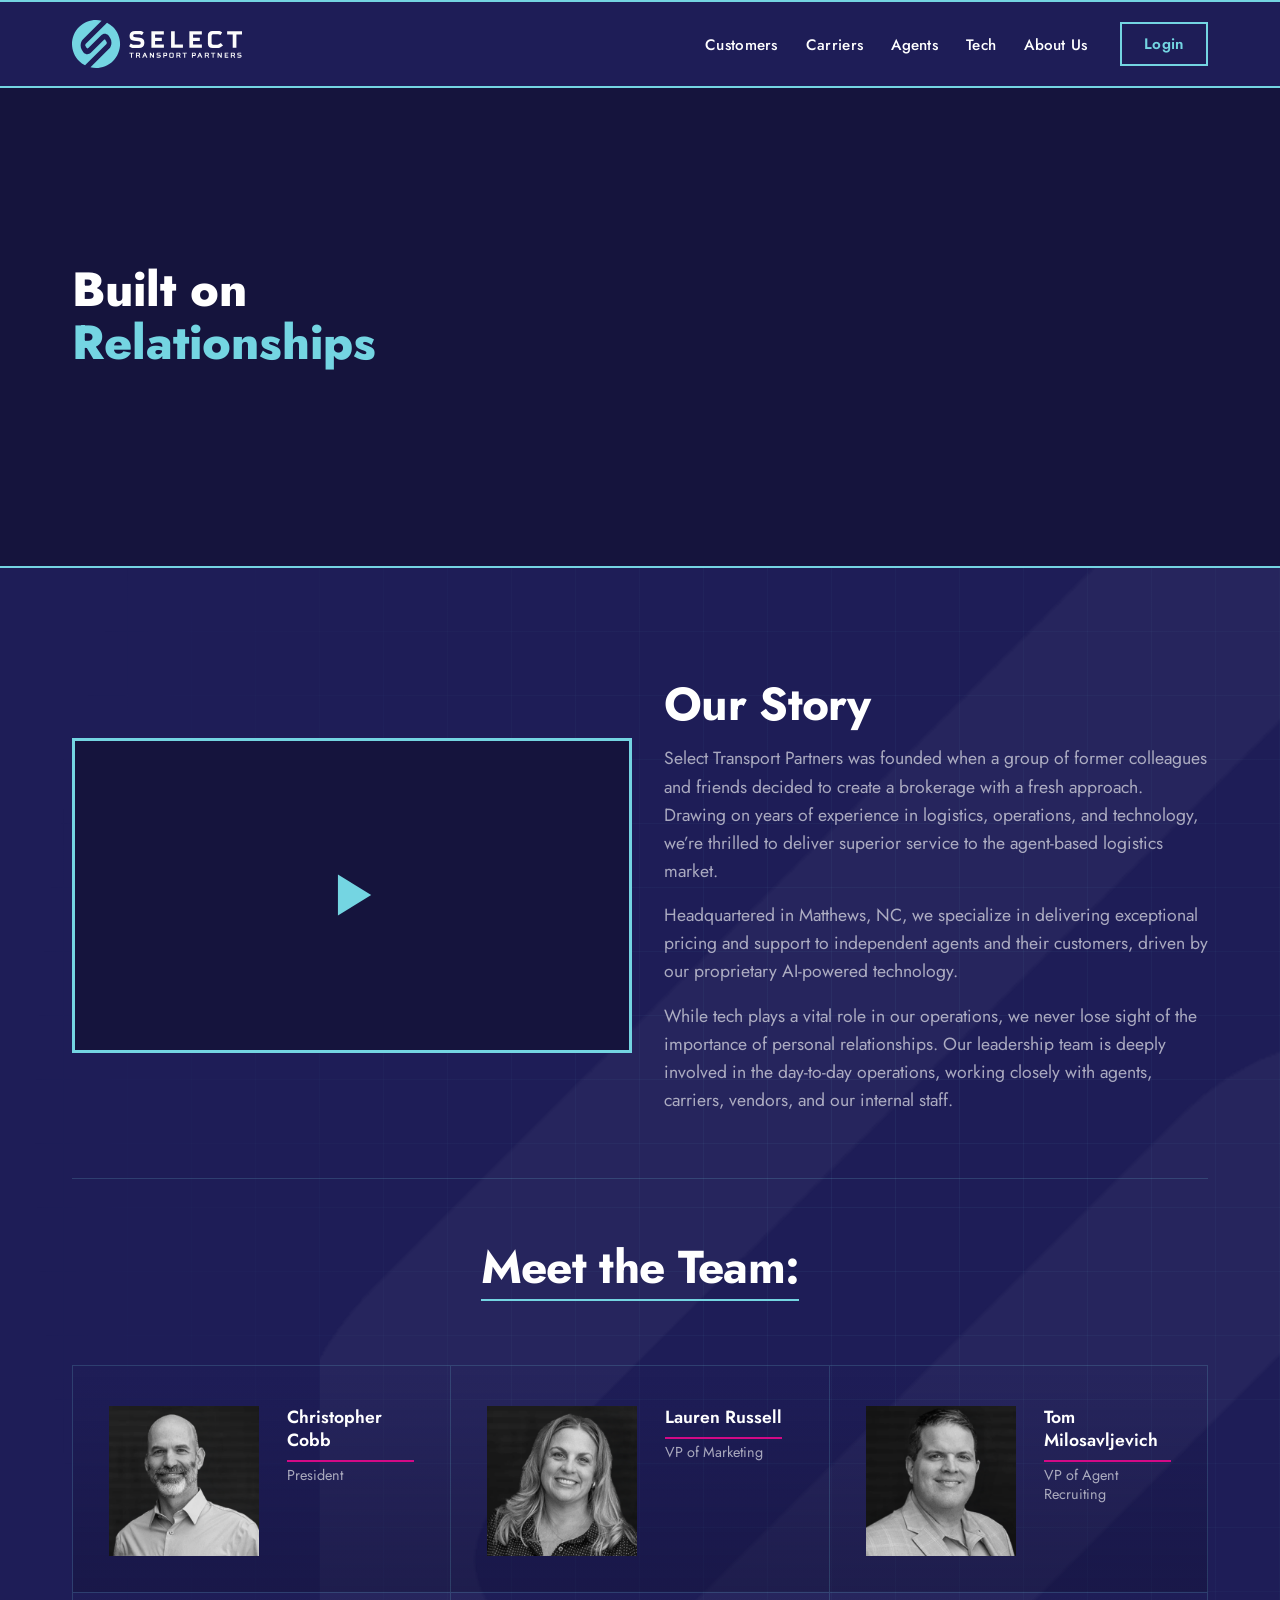
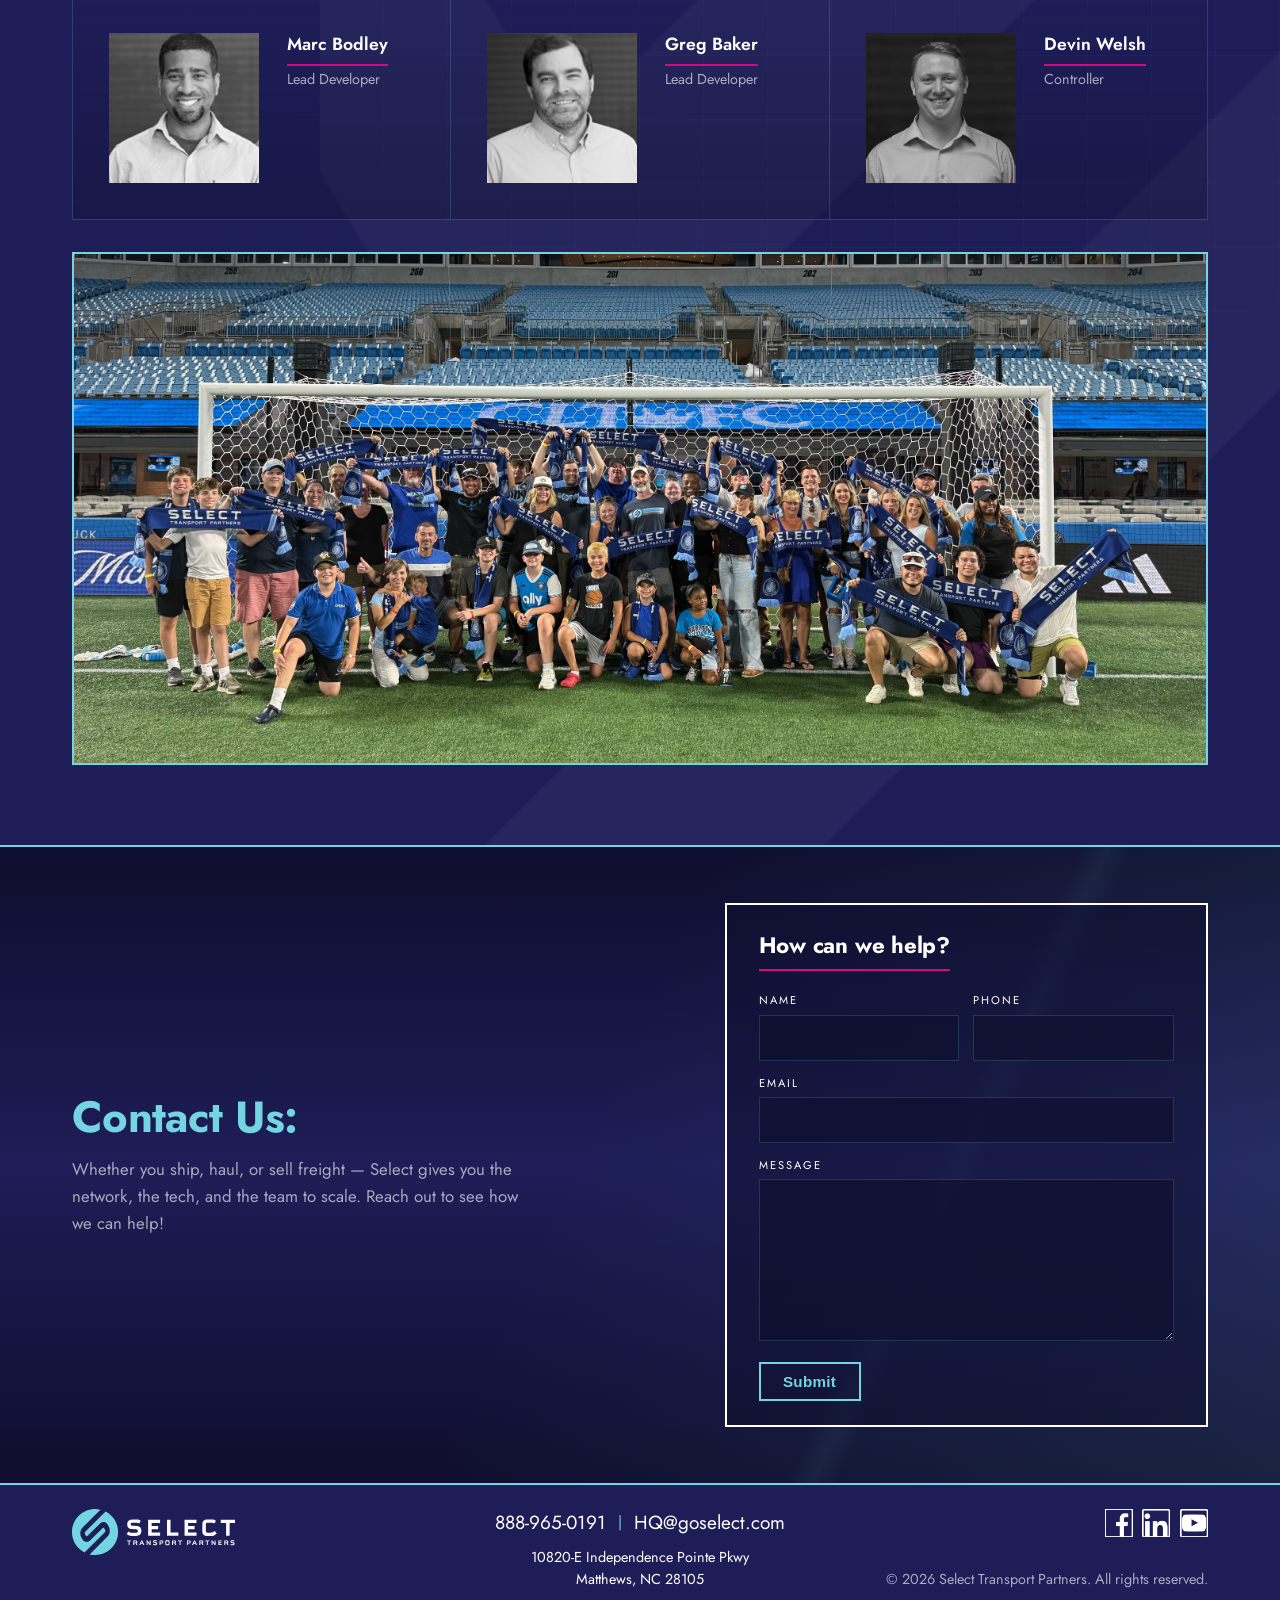
==== about.html @ e6dc58bf "Add About, Login, and Tech pages; wire portal/LinkedIn links; optimize videos - Add login.html: thre" ====
<!DOCTYPE html>
<html lang="en">
<head>
  <meta charset="UTF-8">
  <meta name="viewport" content="width=device-width, initial-scale=1.0">
  <title>Select Transport Partners</title>
  <link rel="icon" type="image/png" href="assets/images/tab_logo.png">
  <link rel="preconnect" href="https://fonts.googleapis.com">
  <link rel="preconnect" href="https://fonts.gstatic.com" crossorigin>
  <link rel="stylesheet" href="https://fonts.googleapis.com/css2?family=Jost:wght@400;500;600;700;800&family=JetBrains+Mono:wght@400;500&display=swap">
  <link rel="stylesheet" href="css/styles.css">
</head>
<body>
  <header class="site-header">
    <div class="container header-inner">
      <a class="logo" href="index.html">
        <img src="assets/images/STPHeader.svg" alt="Select Transport Partners">
      </a>
      <nav class="main-nav">
        <ul>
          <li><a href="customers.html">Customers</a></li>
          <li><a href="carriers.html">Carriers</a></li>
          <li><a href="agents.html">Agents</a></li>
          <li><a href="tech.html">Tech</a></li>
          <li><a href="about.html">About Us</a></li>
        </ul>
      </nav>
      <a class="login-btn" href="login.html">Login</a>
    </div>
  </header>

  <section class="hero">
    <video class="hero-video is-active" autoplay muted playsinline preload="auto" data-hero-clip>
      <source src="assets/video/Hero1.mp4" type="video/mp4">
    </video>
    <video class="hero-video" autoplay muted playsinline preload="auto" data-hero-clip>
      <source src="assets/video/Hero2.mp4" type="video/mp4">
    </video>
    <video class="hero-video" autoplay muted playsinline preload="auto" data-hero-clip>
      <source src="assets/video/Hero3.mp4" type="video/mp4">
    </video>
    <div class="container">
      <div class="hero-content">
        <h1 class="hero-title">Built on<br><span class="accent">Relationships</span></h1>
      </div>
    </div>
  </section>

  <!-- ================== 1. PILLARS ================== -->
  <section class="pillars">
    <div class="container">

      <div class="pillars-header" style="grid-template-columns: auto 1fr;">
        <button class="metrics-video metrics-video--cyan-arrow" type="button" aria-label="Play Select Transport Partners brand film" data-video-trigger style="border-color: var(--cyan); margin-top: clamp(2.5rem, 4.5vw, 4rem);">
          <video autoplay muted loop playsinline preload="auto">
            <source src="assets/video/select-60.mp4" type="video/mp4">
          </video>
        </button>
        <div>
          <h2 class="section-headline">
            Our Story
          </h2>
          <p class="section-lede">
            Select Transport Partners was founded when a group of former colleagues and friends decided to create a brokerage with a fresh approach. Drawing on years of experience in logistics, operations, and technology, we&rsquo;re thrilled to deliver superior service to the agent-based logistics market.
          </p>
          <p class="section-lede" style="margin-top: 1rem;">
            Headquartered in Matthews, NC, we specialize in delivering exceptional pricing and support to independent agents and their customers, driven by our proprietary AI-powered technology.
          </p>
          <p class="section-lede" style="margin-top: 1rem;">
            While tech plays a vital role in our operations, we never lose sight of the importance of personal relationships. Our leadership team is deeply involved in the day-to-day operations, working closely with agents, carriers, vendors, and our internal staff.
          </p>
        </div>
      </div>

      <div class="pillar-grid">
      </div>

      <div class="solutions-block" style="grid-template-columns: 1fr;">
        <h2 class="section-headline" style="text-align: center; margin: 0 auto; max-width: none; width: fit-content; padding-bottom: 0.5rem; border-bottom: 2px solid var(--cyan);">Meet the Team:</h2>
      </div>

      <div class="pillar-grid" style="grid-template-columns: repeat(3, 1fr);">

        <a class="pillar pillar--team" href="https://www.linkedin.com/in/christopherj-cobb" target="_blank" rel="noopener noreferrer">
          <img class="team-headshot" src="assets/images/chris.png" alt="Christopher Cobb">
          <div class="team-info">
            <div class="team-name">Christopher Cobb</div>
            <div class="pillar-accent"></div>
            <div class="team-title">President</div>
          </div>
        </a>

        <a class="pillar pillar--team" href="https://www.linkedin.com/in/lauren-hodges-russell/" target="_blank" rel="noopener noreferrer">
          <img class="team-headshot" src="assets/images/lauren.png" alt="Lauren Russell">
          <div class="team-info">
            <div class="team-name">Lauren Russell</div>
            <div class="pillar-accent"></div>
            <div class="team-title">VP of Marketing</div>
          </div>
        </a>

        <a class="pillar pillar--team" href="https://www.linkedin.com/in/tom-milosavljevich-40b96912/" target="_blank" rel="noopener noreferrer">
          <img class="team-headshot" src="assets/images/tom.png" alt="Tom Milosavljevich">
          <div class="team-info">
            <div class="team-name">Tom Milosavljevich</div>
            <div class="pillar-accent"></div>
            <div class="team-title">VP of Agent Recruiting</div>
          </div>
        </a>

        <a class="pillar pillar--team" href="https://www.linkedin.com/in/marc-bodley-4a8a575/" target="_blank" rel="noopener noreferrer">
          <img class="team-headshot" src="assets/images/marc.png" alt="Marc Bodley">
          <div class="team-info">
            <div class="team-name">Marc Bodley</div>
            <div class="pillar-accent"></div>
            <div class="team-title">Lead Developer</div>
          </div>
        </a>

        <a class="pillar pillar--team" href="https://www.linkedin.com/in/bakergh/" target="_blank" rel="noopener noreferrer">
          <img class="team-headshot" src="assets/images/greg.png" alt="Greg Baker">
          <div class="team-info">
            <div class="team-name">Greg Baker</div>
            <div class="pillar-accent"></div>
            <div class="team-title">Lead Developer</div>
          </div>
        </a>

        <a class="pillar pillar--team" href="https://www.linkedin.com/in/welshdevin/" target="_blank" rel="noopener noreferrer">
          <img class="team-headshot" src="assets/images/devin.png" alt="Devin Welsh">
          <div class="team-info">
            <div class="team-name">Devin Welsh</div>
            <div class="pillar-accent"></div>
            <div class="team-title">Controller</div>
          </div>
        </a>

      </div>

      <img src="assets/images/team.jpg" alt="The Select Transport Partners team" style="display: block; width: 100%; height: auto; margin-top: 2rem; border: 2px solid var(--cyan); box-sizing: border-box;">
    </div>
  </section>


  <!-- ================== 4. CTA BAND ================== -->
  <section class="cta-band">
    <div class="container">
      <div class="cta-inner">
        <div>
          <h2 class="cta-headline"><span class="accent">Contact Us:</span></h2>
          <p class="cta-sub">Whether you ship, haul, or sell freight &mdash; Select gives you the network, the tech, and the team to scale. Reach out to see how we can help!</p>
        </div>
        <form class="contact-form" action="#" method="post">
          <h3 class="contact-form-title">How can we help?</h3>
          <div class="contact-row">
            <label class="contact-field">
              <span>Name</span>
              <input type="text" name="name" autocomplete="name" required>
            </label>
            <label class="contact-field">
              <span>Phone</span>
              <input type="tel" name="phone" autocomplete="tel" required>
            </label>
          </div>
          <label class="contact-field">
            <span>Email</span>
            <input type="email" name="email" autocomplete="email" required>
          </label>
          <label class="contact-field">
            <span>Message</span>
            <textarea name="message" rows="6" required></textarea>
          </label>
          <button type="submit" class="contact-submit">Submit</button>
        </form>
      </div>
    </div>
  </section>

  <!-- ================== FOOTER ================== -->
  <footer class="footer">
    <div class="container">
      <div class="footer-grid">
        <div class="footer-brand">
          <img src="assets/images/STPHeader.svg" alt="Select Transport Partners">
        </div>
        <div class="footer-contact">
          <div class="footer-contact-row">
            <a href="tel:+18889650191">888-965-0191</a>
            <span class="footer-contact-sep" aria-hidden="true">|</span>
            <a href="mailto:HQ@goselect.com">HQ@goselect.com</a>
          </div>
          <div class="footer-contact-address">10820-E Independence Pointe Pkwy<br>Matthews, NC 28105</div>
        </div>
        <div class="footer-right">
          <div class="footer-social">
            <a href="https://www.facebook.com/p/Select-Transport-Partners-61576215570790/" target="_blank" rel="noopener noreferrer" aria-label="Facebook"><img src="assets/images/socialfb.png" alt=""></a>
            <a href="https://www.linkedin.com/company/selecttp" target="_blank" rel="noopener noreferrer" aria-label="LinkedIn"><img src="assets/images/socialin.png" alt=""></a>
            <a href="https://www.youtube.com/@HQSelect" target="_blank" rel="noopener noreferrer" aria-label="YouTube"><img src="assets/images/socialyt.png" alt=""></a>
          </div>
          <div class="footer-copyright">&copy; 2026 Select Transport Partners. All rights reserved.</div>
        </div>
      </div>
    </div>
  </footer>

  <!-- ================== VIDEO MODAL ================== -->
  <div class="video-modal" id="videoModal" role="dialog" aria-modal="true" aria-label="Select Transport Partners brand film" hidden>
    <div class="video-modal-backdrop" data-modal-close></div>
    <div class="video-modal-dialog">
      <button class="video-modal-close" type="button" aria-label="Close video" data-modal-close>&times;</button>
      <video class="video-modal-player" controls playsinline preload="metadata">
        <source src="assets/video/select-60.mp4" type="video/mp4">
      </video>
    </div>
  </div>

  <script>
    /* Testimonial rotator: shuffle on load, advance every 8s, loop forever. */
    (function () {
      const items = Array.from(document.querySelectorAll('[data-testimonial]'));
      if (items.length < 2) return;

      // Fisher-Yates shuffle
      const order = items.slice();
      for (let i = order.length - 1; i > 0; i--) {
        const j = Math.floor(Math.random() * (i + 1));
        [order[i], order[j]] = [order[j], order[i]];
      }

      let idx = 0;
      items.forEach(t => t.classList.remove('is-active'));
      order[0].classList.add('is-active');

      setInterval(() => {
        const prev = order[idx];
        idx = (idx + 1) % order.length;
        const next = order[idx];
        prev.classList.remove('is-active');
        next.classList.add('is-active');
      }, 8000);
    })();

    /* Hero chain: shuffle the clips into a random order on load, then play
       them back-to-back in that order forever. Clips are designed to chain
       in any order = seamless loop. */
    (function () {
      const videos = Array.from(document.querySelectorAll('.hero-video[data-hero-clip]'));
      if (videos.length < 2) return;

      // Fisher-Yates shuffle
      const order = videos.slice();
      for (let i = order.length - 1; i > 0; i--) {
        const j = Math.floor(Math.random() * (i + 1));
        [order[i], order[j]] = [order[j], order[i]];
      }

      let idx = 0;

      // Init: reset all, then start the first in the shuffled order
      videos.forEach(v => {
        v.classList.remove('is-active');
        v.pause();
        v.currentTime = 0;
      });
      order[0].classList.add('is-active');
      order[0].play().catch(() => {});

      // On any clip's ended, advance to the next in the chain
      videos.forEach(v => {
        v.addEventListener('ended', () => {
          const prev = order[idx];
          idx = (idx + 1) % order.length;
          const next = order[idx];
          next.classList.add('is-active');
          prev.classList.remove('is-active');
          prev.pause();
          prev.currentTime = 0;
          next.currentTime = 0;
          next.play().catch(() => {});
        });
      });
    })();

    (function () {
      const modal = document.getElementById('videoModal');
      const trigger = document.querySelector('[data-video-trigger]');
      const thumbVideo = trigger.querySelector('video');
      const modalVideo = modal.querySelector('.video-modal-player');

      function openModal() {
        modal.hidden = false;
        document.body.style.overflow = 'hidden';
        try { thumbVideo.pause(); } catch (e) {}
        modalVideo.currentTime = 0;
        modalVideo.muted = false;
        modalVideo.volume = 1;
        modalVideo.play().catch(() => {});
      }

      function closeModal() {
        modal.hidden = true;
        document.body.style.overflow = '';
        modalVideo.pause();
        modalVideo.currentTime = 0;
        thumbVideo.play().catch(() => {});
      }

      trigger.addEventListener('click', openModal);
      modal.querySelectorAll('[data-modal-close]').forEach(el => el.addEventListener('click', closeModal));
      document.addEventListener('keydown', (e) => {
        if (e.key === 'Escape' && !modal.hidden) closeModal();
      });
    })();
  </script>
</body>
</html>
---- css/styles.css ----
/* ===== Select Transport Partners — shared styles ===== */

:root {
  --navy: #1E1D57;
  --navy-hero: #15143D;
  --navy-deep: #0F0E2E;
  --navy-line: rgba(116, 213, 226, 0.18);
  --navy-line-soft: rgba(116, 213, 226, 0.10);
  --cyan: #74D5E2;
  --cyan-soft: rgba(116, 213, 226, 0.6);
  --white: #ffffff;
  --text-muted: rgba(255, 255, 255, 0.62);
  --text-dim: rgba(255, 255, 255, 0.42);
  --header-height: 84px;
  --mono: "JetBrains Mono", "SF Mono", ui-monospace, Menlo, Consolas, monospace;
}

* {
  box-sizing: border-box;
}

html, body {
  margin: 0;
  padding: 0;
}

body {
  min-height: 100vh;
  display: flex;
  flex-direction: column;
  background-color: var(--navy);
  color: var(--white);
  font-family: "Jost", -apple-system, BlinkMacSystemFont, "Segoe UI", Roboto, Helvetica, Arial, sans-serif;
  -webkit-font-smoothing: antialiased;
}

/* ===== Header ===== */
.site-header {
  background-color: var(--navy);
  border-top: 2px solid var(--cyan);
  border-bottom: 2px solid var(--cyan);
}

/* Inner row sits inside the shared .container, so the logo/nav align
   with page content and the bar gets side gutters / a max width. */
.header-inner {
  display: flex;
  align-items: center;
  gap: 2rem;
  height: var(--header-height);
}

/* Logo pinned to the left; margin-right:auto pushes nav + login to the right */
.logo {
  display: flex;
  align-items: center;
  margin-right: auto;
}

.logo img {
  height: 48px;
  width: auto;
  display: block;
}

.main-nav ul {
  display: flex;
  align-items: center;
  gap: 1.75rem;
  margin: 0;
  padding: 0;
  list-style: none;
}

.main-nav a {
  color: var(--white);
  text-decoration: none;
  font-size: 0.95rem;
  font-weight: 500;
  letter-spacing: 0.02em;
  white-space: nowrap;
  padding: 0.25rem 0;
  border-bottom: 2px solid transparent;
  transition: color 0.15s ease, border-color 0.15s ease;
}

.main-nav a:hover,
.main-nav a.active {
  color: var(--cyan);
  border-bottom-color: var(--cyan);
}

.login-btn {
  color: var(--cyan);
  background-color: transparent;
  border: 2px solid var(--cyan);
  padding: 0.55rem 1.4rem;
  border-radius: 0;
  text-decoration: none;
  font-size: 0.95rem;
  font-weight: 600;
  letter-spacing: 0.02em;
  transition: background-color 0.15s ease, color 0.15s ease;
}

.login-btn:hover {
  background-color: var(--cyan);
  color: var(--navy);
}

/* ===== Layout helpers ===== */
.container {
  width: 100%;
  max-width: 1200px;
  margin: 0 auto;
  padding: 0 2rem;
}

/* ===== Buttons ===== */
.btn {
  display: inline-block;
  padding: 0.8rem 1.8rem;
  border-radius: 0;
  font-size: 1rem;
  font-weight: 600;
  letter-spacing: 0.02em;
  text-decoration: none;
  cursor: pointer;
  transition: background-color 0.15s ease, color 0.15s ease, border-color 0.15s ease;
}

.btn-primary {
  background-color: var(--cyan);
  color: var(--navy);
  border: 2px solid var(--cyan);
}

.btn-primary:hover {
  background-color: var(--white);
  border-color: var(--white);
}

.btn-secondary {
  background-color: transparent;
  color: var(--white);
  border: 2px solid var(--cyan);
}

.btn-secondary:hover {
  background-color: var(--cyan);
  color: var(--navy);
}

/* ===== Hero ===== */
.hero {
  position: relative;
  display: flex;
  align-items: center;
  min-height: 480px;
  border-bottom: 2px solid var(--cyan);
  background-color: var(--navy-hero);
  overflow: hidden;
}

/* Video fills the hero; the left side is covered by the scrim below */
.hero-video {
  position: absolute;
  inset: 0;
  width: 100%;
  height: 100%;
  object-fit: cover;
  opacity: 0;
  z-index: 0;
}

.hero-video.is-active {
  opacity: 1;
}

/* Diagonal navy scrim: solid on the left (keeps text readable),
   fading to transparent on the right so the video shows through */
.hero::before {
  content: "";
  position: absolute;
  inset: 0;
  z-index: 1;
  background: linear-gradient(105deg,
    var(--navy-hero) 0%,
    var(--navy-hero) 34%,
    rgba(21, 20, 61, 0.75) 50%,
    rgba(21, 20, 61, 0) 72%);
  pointer-events: none;
}

.hero .container {
  position: relative;
  z-index: 2;
}

.hero-content {
  max-width: 640px;
}

.hero-eyebrow {
  margin: 0 0 1rem;
  color: var(--cyan);
  font-size: 0.85rem;
  font-weight: 700;
  letter-spacing: 0.18em;
  text-transform: uppercase;
}

.hero-title {
  margin: 0 0 1.25rem;
  font-size: 3rem;
  line-height: 1.1;
  font-weight: 800;
}

.hero-title .accent {
  color: var(--cyan);
}

.hero-subtitle {
  max-width: 480px;
  margin: 0 0 2rem;
  font-size: 1.2rem;
  line-height: 1.6;
  color: rgba(255, 255, 255, 0.85);
}

.hero-actions {
  display: flex;
  flex-wrap: wrap;
  gap: 1rem;
}

/* =====================================================
   ===== REDESIGNED BODY — modern / sleek / tech ======
   ===================================================== */

/* Section eyebrow row: [01] ──── label */
.section-eyebrow {
  display: flex;
  align-items: center;
  gap: 1rem;
  margin-bottom: 2rem;
  color: var(--cyan);
  font-family: var(--mono);
  font-size: 0.72rem;
  font-weight: 500;
  letter-spacing: 0.22em;
  text-transform: uppercase;
}

.section-eyebrow::before,
.section-eyebrow::after {
  content: "";
  height: 1px;
  background: var(--navy-line);
  flex: 0 0 48px;
}

.section-eyebrow::after { flex: 1; }

.section-eyebrow .dot {
  width: 6px;
  height: 6px;
  background: var(--cyan);
  display: inline-block;
  box-shadow: 0 0 0 4px rgba(116, 213, 226, 0.18);
}

.section-headline {
  font-size: clamp(2rem, 3.6vw, 3rem);
  font-weight: 700;
  line-height: 1.05;
  letter-spacing: -0.015em;
  margin: 0 0 1rem;
  max-width: 880px;
}

.section-headline .accent { color: var(--cyan); }

.section-lede {
  margin: 0;
  font-size: 1.1rem;
  line-height: 1.6;
  color: var(--text-muted);
  max-width: 640px;
}

/* ----- 1. Pillars section ----- */
.pillars {
  position: relative;
  padding: 7rem 0 5rem;
  background-color: var(--navy);
  overflow: hidden;
  isolation: isolate;
}

/* technical grid backdrop */
.pillars::before {
  content: "";
  position: absolute;
  inset: 0;
  z-index: -2;
  background-image:
    linear-gradient(var(--navy-line-soft) 1px, transparent 1px),
    linear-gradient(90deg, var(--navy-line-soft) 1px, transparent 1px);
  background-size: 64px 64px;
  background-position: -1px -1px;
  mask-image: radial-gradient(ellipse at 70% 30%, rgba(0,0,0,0.6) 0%, rgba(0,0,0,0.0) 70%);
  -webkit-mask-image: radial-gradient(ellipse at 70% 30%, rgba(0,0,0,0.6) 0%, rgba(0,0,0,0.0) 70%);
  pointer-events: none;
}

/* faint S watermark — shifted 50% to the right so it hangs off the right edge */
.pillars::after {
  content: "";
  position: absolute;
  inset: 0;
  transform: translateX(25%);
  background-image: url("../assets/images/S_Watermark.png");
  background-repeat: no-repeat;
  background-size: auto 100%;
  background-position: center center;
  opacity: 0.04;
  z-index: -1;
  pointer-events: none;
}

.pillars-header {
  margin-bottom: 4rem;
  display: grid;
  grid-template-columns: 1fr auto;
  gap: 2rem;
  align-items: start;
}

.solutions-block {
  margin-top: 4rem;
  margin-bottom: 4rem;
  display: grid;
  grid-template-columns: auto 1fr;
  gap: 2rem;
  align-items: start;
}

.solutions-image {
  width: clamp(320px, 44vw, 560px);
  aspect-ratio: 16 / 9;
  object-fit: cover;
  display: block;
  border: 3px solid var(--navy);
}

.payments-block {
  margin-top: 4rem;
  display: grid;
  grid-template-columns: 1fr auto;
  gap: 2rem;
  align-items: start;
}

.payments-image {
  width: clamp(320px, 44vw, 560px);
  aspect-ratio: 16 / 9;
  object-fit: cover;
  display: block;
  border: 3px solid var(--navy);
}

.testimonials {
  margin-top: 1rem;
}

.testimonial {
  display: none;
  grid-template-columns: 1fr auto;
  gap: 3rem;
  align-items: start;
}

.testimonial.is-active {
  display: grid;
}

.testimonial-quote p {
  margin: 0 0 1.25rem;
  font-size: 1.25rem;
  line-height: 1.5;
  color: var(--white);
  font-style: italic;
  max-width: 640px;
}

.testimonial-attribution {
  font-size: 0.95rem;
  font-weight: 500;
  letter-spacing: 0.04em;
  color: var(--cyan);
}

.testimonial-image,
.testimonial-image-placeholder {
  width: clamp(280px, 32vw, 420px);
  aspect-ratio: 3 / 2;
}

.testimonial-image {
  display: block;
  object-fit: cover;
}

.testimonial-image-placeholder {
  display: flex;
  align-items: center;
  justify-content: center;
  border: 2px dashed rgba(255, 255, 255, 0.4);
  color: rgba(255, 255, 255, 0.5);
  font-size: 0.8rem;
  letter-spacing: 0.18em;
  text-transform: uppercase;
}

.pillars-header .pillars-meta {
  text-align: right;
  font-family: var(--mono);
  font-size: 0.72rem;
  color: var(--text-dim);
  letter-spacing: 0.18em;
  text-transform: uppercase;
  white-space: nowrap;
}

.pillars-header .pillars-meta strong {
  color: var(--cyan);
  font-weight: 500;
}

.pillar-grid {
  display: grid;
  grid-template-columns: repeat(2, 1fr);
  gap: 0;
  border-top: 1px solid var(--navy-line);
  border-left: 1px solid var(--navy-line);
}

/* Login page: three narrower, self-contained cards, centered on the page
   with even spacing, and content centered within each card. */
.pillar-grid--login {
  grid-template-columns: repeat(3, minmax(0, 240px));
  justify-content: center;
  gap: 2.5rem;
  border: none;
}

.pillar-grid--login .pillar {
  align-items: center;
  text-align: center;
  min-height: 0;
  border: 1px solid var(--navy-line);
}

.pillar {
  position: relative;
  display: flex;
  flex-direction: column;
  padding: 2.5rem 2.25rem 2.25rem;
  border-right: 1px solid var(--navy-line);
  border-bottom: 1px solid var(--navy-line);
  color: inherit;
  text-decoration: none;
  background: linear-gradient(180deg, rgba(15, 14, 46, 0.0) 0%, rgba(15, 14, 46, 0.35) 100%);
  transition: background 0.25s ease, transform 0.25s ease;
  min-height: 320px;
  overflow: hidden;
}

.pillar::before {
  /* hover sweep */
  content: "";
  position: absolute;
  inset: 0;
  background: radial-gradient(ellipse at top right, rgba(116, 213, 226, 0.12) 0%, transparent 50%);
  opacity: 0;
  transition: opacity 0.3s ease;
  pointer-events: none;
}

.pillar:hover { background: linear-gradient(180deg, rgba(15, 14, 46, 0.3) 0%, rgba(15, 14, 46, 0.6) 100%); }
.pillar:hover::before { opacity: 1; }

.pillar-title {
  width: fit-content; /* so the underline only spans the title text */
  margin: 0 0 1rem;
  padding-bottom: 0.5rem;
  border-bottom: 2px solid #D30986;
  font-size: 2rem;
  font-weight: 700;
  line-height: 1.05;
  letter-spacing: -0.01em;
}

.pillar-icon-placeholder {
  display: flex;
  align-items: center;
  justify-content: center;
  width: 96px;
  height: 96px;
  margin-bottom: 1rem;
  border: 2px dashed rgba(255, 255, 255, 0.4);
  color: rgba(255, 255, 255, 0.5);
  font-size: 0.85rem;
  letter-spacing: 0.2em;
  text-transform: uppercase;
}

.pillar-icon {
  width: 96px;
  height: 96px;
  margin-bottom: 1rem;
  object-fit: contain;
  opacity: 0.75;
}

.pillar-clipart {
  position: absolute;
  top: 3.25rem;
  right: 1.75rem;
  width: 108px;
  height: 108px;
  display: flex;
  align-items: center;
  justify-content: center;
  border: 2px dashed rgba(255, 255, 255, 0.4);
  color: rgba(255, 255, 255, 0.5);
  font-size: 0.6rem;
  letter-spacing: 0.18em;
  text-transform: uppercase;
  text-align: center;
}

img.pillar-clipart {
  border: none;
  object-fit: contain;
  opacity: 0.75;
}

.team-headshot {
  width: 150px;
  height: 150px;
  flex-shrink: 0;
  display: flex;
  align-items: center;
  justify-content: center;
  border: 2px dashed rgba(255, 255, 255, 0.4);
  color: rgba(255, 255, 255, 0.5);
  font-size: 0.65rem;
  letter-spacing: 0.18em;
  text-transform: uppercase;
}

img.team-headshot {
  border: none;
  object-fit: cover;
}

.pillar--team {
  flex-direction: row;
  gap: 1.75rem;
  align-items: flex-start;
  min-height: 0;
}

.team-info {
  display: flex;
  flex-direction: column;
  flex: 1;
  min-width: 0;
}

.pillar--team .team-name {
  width: fit-content;
  padding-bottom: 0.5rem;
  border-bottom: 2px solid #D30986;
  transition: color 0.25s ease;
}

.pillar--team:hover .team-name {
  color: var(--cyan);
}

.pillar--team .pillar-accent {
  display: none;
}

.pillar-accent {
  width: 50px;
  height: 2px;
  background: #D30986;
  margin-bottom: 1rem;
}

.team-name {
  font-size: 1.1rem;
  font-weight: 600;
  color: var(--white);
  line-height: 1.3;
}

.team-title {
  margin-top: 0.25rem;
  font-size: 0.9rem;
  color: var(--text-muted);
  line-height: 1.3;
}

.pillar-text {
  flex: 1;
  margin: 0 0 2rem;
  font-size: 0.98rem;
  line-height: 1.6;
  color: var(--text-muted);
  max-width: 440px;
}

.pillar-link {
  font-size: 0.78rem;
  font-weight: 500;
  letter-spacing: 0.18em;
  text-transform: uppercase;
  color: var(--white);
  display: inline-flex;
  align-items: center;
  gap: 0.6rem;
}

.pillar-link .arrow {
  display: inline-block;
  width: 18px;
  height: 1px;
  background: currentColor;
  position: relative;
  transition: width 0.25s ease;
}

.pillar-link .arrow::after {
  content: "";
  position: absolute;
  right: 0;
  top: -3px;
  width: 6px;
  height: 6px;
  border-right: 1px solid currentColor;
  border-top: 1px solid currentColor;
  transform: rotate(45deg);
}

.pillar:hover .pillar-link .arrow { width: 28px; }
.pillar:hover .pillar-link { color: var(--cyan); }
.pillar-link:hover { color: var(--cyan); }
.pillar-link:hover .arrow { width: 28px; }

/* feature chips at top right of each pillar */
.pillar-stats {
  display: flex;
  gap: 1.5rem;
  margin-top: 1rem;
  padding-top: 1.25rem;
  border-top: 1px dashed var(--navy-line);
}

.pillar-stats .stat {
  display: flex;
  flex-direction: column;
  gap: 0.25rem;
}

.pillar-stats .stat-num {
  font-size: 1.25rem;
  font-weight: 700;
  color: var(--white);
  letter-spacing: -0.01em;
}

.pillar-stats .stat-lbl {
  font-family: var(--mono);
  font-size: 0.65rem;
  letter-spacing: 0.18em;
  color: var(--text-dim);
  text-transform: uppercase;
}

/* ----- 2. Metrics strip ----- */
.metrics {
  position: relative;
  border-top: 2px solid #D30986;
  border-bottom: 2px solid #D30986;
  background: #57A2C2;
  padding: 3.5rem 0;
}

.metrics-inner {
  display: flex;
  align-items: center;
  justify-content: space-between;
  gap: 3rem;
}

.metrics-copy {
  flex: 1 1 auto;
  min-width: 0;
}

.metrics-video {
  flex: 0 0 auto;
  width: clamp(320px, 44vw, 560px);
  aspect-ratio: 16 / 9;
  overflow: hidden;
  background: #15143D;
  border: 3px solid var(--navy);
  padding: 0;
  margin: 0;
  font: inherit;
  color: inherit;
  cursor: pointer;
  position: relative;
  display: block;
}

.metrics-video:focus-visible {
  outline: 2px solid var(--cyan);
  outline-offset: 2px;
}

.metrics-video video {
  width: 100%;
  height: 100%;
  object-fit: cover;
  display: block;
  pointer-events: none;
}

.metrics-video::after {
  content: '';
  position: absolute;
  top: 50%;
  left: 50%;
  width: 64px;
  height: 64px;
  transform: translate(-50%, -50%);
  background: rgba(30, 29, 87, 0.78);
  clip-path: polygon(28% 18%, 28% 82%, 80% 50%);
  transition: background 0.2s ease;
  pointer-events: none;
}

.metrics-video:hover::after {
  background: var(--cyan);
}

.metrics-video--cyan-arrow::after {
  background: var(--cyan);
}

/* ----- Video modal ----- */
.video-modal {
  position: fixed;
  inset: 0;
  z-index: 100;
  display: flex;
  align-items: center;
  justify-content: center;
  padding: 2rem;
}

.video-modal[hidden] { display: none; }

.video-modal-backdrop {
  position: absolute;
  inset: 0;
  background: rgba(15, 14, 46, 0.78);
  backdrop-filter: blur(4px);
  -webkit-backdrop-filter: blur(4px);
}

.video-modal-dialog {
  position: relative;
  width: min(1100px, 100%);
  aspect-ratio: 16 / 9;
  background: #000;
  border: 3px solid var(--navy);
  box-shadow: 0 30px 80px rgba(0, 0, 0, 0.5);
}

.video-modal-player {
  width: 100%;
  height: 100%;
  display: block;
}

.video-modal-close {
  position: absolute;
  top: -16px;
  right: -16px;
  width: 44px;
  height: 44px;
  display: flex;
  align-items: center;
  justify-content: center;
  background: var(--navy);
  color: #fff;
  border: 2px solid var(--cyan);
  font-family: var(--mono);
  font-size: 1.6rem;
  line-height: 1;
  cursor: pointer;
  padding: 0;
  z-index: 2;
  transition: background 0.2s ease;
}

.video-modal-close:hover { background: var(--cyan); color: var(--navy); }

.metrics-title {
  margin: 0 0 1rem;
  font-size: clamp(2rem, 3.6vw, 3rem);
  font-weight: 700;
  line-height: 1.1;
  letter-spacing: -0.015em;
  color: var(--white);
}

.metrics-title-accent {
  color: var(--navy);
}

.metrics-sub {
  margin: 0;
  font-size: 1.2rem;
  line-height: 1.5;
  color: var(--white);
}

.metrics-grid {
  display: grid;
  grid-template-columns: repeat(4, 1fr);
  gap: 0;
}

.metric {
  position: relative;
  padding: 0.5rem 2rem;
  display: flex;
  flex-direction: column;
  gap: 0.5rem;
}

.metric + .metric { border-left: 1px solid var(--navy-line); }

.metric-num {
  font-size: clamp(2.4rem, 4vw, 3.2rem);
  font-weight: 700;
  line-height: 1;
  letter-spacing: -0.02em;
  color: var(--white);
  font-variant-numeric: tabular-nums;
}

.metric-num .unit {
  color: var(--cyan);
  font-weight: 600;
}

.metric-label {
  font-family: var(--mono);
  font-size: 0.72rem;
  letter-spacing: 0.2em;
  text-transform: uppercase;
  color: var(--text-muted);
}

.metric-foot {
  margin-top: 0.5rem;
  font-size: 0.78rem;
  color: var(--text-dim);
  font-family: var(--mono);
  letter-spacing: 0.05em;
}

/* ----- 3. Affiliations ----- */
.affiliations {
  position: relative;
  padding: 4rem 0;
  background: var(--navy);
  overflow: hidden;
}

.affiliations-title {
  width: fit-content;
  margin: 0 auto;
  padding-bottom: 0.5rem;
  border-bottom: 2px solid var(--cyan);
  text-align: center;
  color: var(--white);
  font-size: clamp(1.8rem, 3vw, 2.5rem);
  font-weight: 700;
  letter-spacing: -0.015em;
  line-height: 1.1;
}

.affiliations-marquee {
  margin-top: 1.5rem;
  overflow: hidden;
  -webkit-mask-image: linear-gradient(to right, transparent 0, #000 8%, #000 92%, transparent 100%);
          mask-image: linear-gradient(to right, transparent 0, #000 8%, #000 92%, transparent 100%);
}

.affiliations-track {
  display: flex;
  align-items: center;
  width: max-content;
  animation: affiliations-scroll 40s linear infinite;
}

.affiliations-image {
  display: block;
  width: 228px;
  height: auto;
  margin-right: 2.5rem;
  flex-shrink: 0;
}

@keyframes affiliations-scroll {
  from { transform: translateX(0); }
  to   { transform: translateX(-50%); }
}

@media (prefers-reduced-motion: reduce) {
  .affiliations-track { animation: none; }
}

.services-marquee {
  margin-top: 2rem;
  overflow: hidden;
  -webkit-mask-image: linear-gradient(to right, transparent 0, #000 8%, #000 92%, transparent 100%);
          mask-image: linear-gradient(to right, transparent 0, #000 8%, #000 92%, transparent 100%);
}

.services-track {
  display: flex;
  align-items: center;
  width: max-content;
  animation: services-scroll 40s linear infinite;
}

.services-item {
  display: flex;
  flex-direction: column;
  align-items: center;
  gap: 1.2rem;
  margin-right: 2rem;
  flex-shrink: 0;
}

.services-image {
  display: block;
  width: 200px;
  height: auto;
}

.services-label {
  font-size: 25px;
  font-weight: 500;
  letter-spacing: 0.02em;
  color: var(--white);
  text-align: center;
}

@keyframes services-scroll {
  from { transform: translateX(0); }
  to   { transform: translateX(-50%); }
}

@media (prefers-reduced-motion: reduce) {
  .services-track { animation: none; }
}

/* ----- (legacy) Platform preview ----- */
.platform {
  position: relative;
  padding: 7rem 0;
  background: var(--navy);
  overflow: hidden;
}

.platform::before {
  content: "";
  position: absolute;
  inset: 0;
  background-image:
    linear-gradient(var(--navy-line-soft) 1px, transparent 1px),
    linear-gradient(90deg, var(--navy-line-soft) 1px, transparent 1px);
  background-size: 64px 64px;
  mask-image: radial-gradient(ellipse at 20% 60%, rgba(0,0,0,0.5) 0%, rgba(0,0,0,0) 70%);
  -webkit-mask-image: radial-gradient(ellipse at 20% 60%, rgba(0,0,0,0.5) 0%, rgba(0,0,0,0) 70%);
  pointer-events: none;
}

.platform-inner {
  display: grid;
  grid-template-columns: 1fr 1.1fr;
  gap: 5rem;
  align-items: center;
  position: relative;
  z-index: 1;
}

.platform-copy .section-headline { font-size: clamp(1.8rem, 3vw, 2.5rem); }

.platform-bullets {
  margin: 2.5rem 0 0;
  padding: 0;
  list-style: none;
  display: flex;
  flex-direction: column;
  gap: 1.25rem;
}

.platform-bullets li {
  display: grid;
  grid-template-columns: 28px 1fr;
  gap: 1rem;
  align-items: start;
  padding-bottom: 1.25rem;
  border-bottom: 1px solid var(--navy-line);
}

.platform-bullets li:last-child { border-bottom: 0; padding-bottom: 0; }

.platform-bullets .b-num {
  font-family: var(--mono);
  font-size: 0.7rem;
  letter-spacing: 0.18em;
  color: var(--cyan);
  padding-top: 0.25rem;
}

.platform-bullets .b-title {
  font-size: 1.05rem;
  font-weight: 600;
  margin: 0 0 0.35rem;
  color: var(--white);
}

.platform-bullets .b-text {
  font-size: 0.92rem;
  line-height: 1.55;
  color: var(--text-muted);
  margin: 0;
}

/* The stylized TMS frame (decorative) */
.platform-frame {
  position: relative;
  border: 1px solid var(--navy-line);
  background:
    linear-gradient(180deg, rgba(15,14,46,0.85), rgba(15,14,46,0.55)),
    radial-gradient(circle at 20% 0%, rgba(116,213,226,0.10), transparent 60%);
  box-shadow:
    0 30px 60px rgba(0,0,0,0.45),
    0 0 0 1px rgba(116, 213, 226, 0.06);
  padding: 0;
  overflow: hidden;
}

.platform-frame::before {
  content: "";
  position: absolute;
  inset: 0;
  background: repeating-linear-gradient(
    180deg,
    rgba(116, 213, 226, 0.025) 0px,
    rgba(116, 213, 226, 0.025) 1px,
    transparent 1px,
    transparent 3px
  );
  pointer-events: none;
}

.frame-chrome {
  display: flex;
  align-items: center;
  gap: 1rem;
  padding: 0.75rem 1rem;
  border-bottom: 1px solid var(--navy-line);
  background: rgba(15, 14, 46, 0.55);
  font-family: var(--mono);
  font-size: 0.7rem;
  letter-spacing: 0.12em;
  color: var(--text-dim);
}

.frame-dots {
  display: flex;
  gap: 6px;
}
.frame-dots span {
  width: 9px; height: 9px;
  border-radius: 50%;
  background: rgba(255,255,255,0.12);
}
.frame-dots span:first-child { background: var(--cyan-soft); }

.frame-path { letter-spacing: 0.08em; }
.frame-path .slash { color: var(--cyan); padding: 0 0.4rem; }

.frame-body {
  display: grid;
  grid-template-columns: 1fr 1fr;
  gap: 1rem;
  padding: 1.25rem;
}

.tile {
  border: 1px solid var(--navy-line);
  padding: 1rem 1.1rem;
  background: rgba(30, 29, 87, 0.35);
  display: flex;
  flex-direction: column;
  gap: 0.5rem;
}

.tile-head {
  display: flex;
  justify-content: space-between;
  align-items: center;
  font-family: var(--mono);
  font-size: 0.65rem;
  letter-spacing: 0.18em;
  text-transform: uppercase;
  color: var(--text-dim);
}

.tile-head .pill {
  background: rgba(116, 213, 226, 0.12);
  color: var(--cyan);
  padding: 2px 8px;
  font-size: 0.6rem;
  letter-spacing: 0.18em;
}

.tile-val {
  font-size: 1.6rem;
  font-weight: 700;
  letter-spacing: -0.02em;
  color: var(--white);
  font-variant-numeric: tabular-nums;
}

.tile-val .unit { color: var(--cyan); font-size: 0.85rem; font-weight: 600; margin-left: 0.25rem; }

.tile-foot {
  font-size: 0.72rem;
  color: var(--text-muted);
  display: flex;
  align-items: center;
  gap: 0.4rem;
}

.tile-foot .up { color: #66e0a3; }
.tile-foot .down { color: #ff8888; }

/* sparkline tile (full width) */
.tile.tile-wide {
  grid-column: 1 / -1;
  min-height: 140px;
}

.sparkline {
  height: 80px;
  width: 100%;
  display: block;
}

/* live ticker row */
.ticker {
  display: flex;
  align-items: center;
  gap: 1rem;
  padding: 0.6rem 1rem;
  border-top: 1px solid var(--navy-line);
  background: rgba(15,14,46,0.55);
  font-family: var(--mono);
  font-size: 0.72rem;
  letter-spacing: 0.1em;
  color: var(--text-muted);
  overflow: hidden;
}

.ticker .live {
  display: inline-flex; align-items: center; gap: 6px;
  color: var(--cyan);
}
.ticker .live::before {
  content: ""; width: 6px; height: 6px; background: var(--cyan); border-radius: 50%;
  box-shadow: 0 0 0 3px rgba(116,213,226,0.25);
  animation: blink 1.6s ease-in-out infinite;
}

@keyframes blink { 50% { opacity: 0.35; } }

.ticker-feed {
  display: flex;
  gap: 2.5rem;
  white-space: nowrap;
  animation: marquee 28s linear infinite;
}

@keyframes marquee {
  0% { transform: translateX(0); }
  100% { transform: translateX(-50%); }
}

.ticker-feed span .arrow-up { color: #66e0a3; }
.ticker-feed span .arrow-dn { color: #ff8888; }
.ticker-feed span .sep { color: var(--text-dim); padding: 0 0.5rem; }

/* ----- 4. CTA band ----- */
.cta-band {
  position: relative;
  padding: 3.5rem 0;
  background: linear-gradient(to bottom, var(--navy-deep) 0%, var(--navy) 50%, var(--navy-deep) 100%);
  border-top: 2px solid var(--cyan);
  overflow: hidden;
  isolation: isolate;
}

.cta-band::before {
  content: "";
  position: absolute;
  inset: 0;
  background: linear-gradient(115deg, transparent 0%, transparent 45%, rgba(116, 213, 226, 0.10) 100%);
  z-index: -1;
}

.cta-band::after {
  /* diagonal cyan slash */
  content: "";
  position: absolute;
  top: -20%;
  right: -10%;
  width: 70%;
  height: 140%;
  background: linear-gradient(115deg, transparent 48%, rgba(116, 213, 226, 0.06) 50%, transparent 52%);
  z-index: -1;
  pointer-events: none;
}

.cta-inner {
  display: grid;
  grid-template-columns: 1.4fr 1.15fr;
  gap: 4rem;
  align-items: center;
}

.cta-headline {
  font-size: clamp(2rem, 3.4vw, 2.8rem);
  font-weight: 700;
  line-height: 1.1;
  letter-spacing: -0.015em;
  margin: 0 0 1rem;
}

.cta-headline .accent { color: var(--cyan); }

.cta-sub {
  margin: 0;
  font-size: 1.05rem;
  line-height: 1.6;
  color: var(--text-muted);
  max-width: 460px;
}

.contact-form {
  display: flex;
  flex-direction: column;
  gap: 0.85rem;
  padding: 1.5rem 2rem;
  border: 2px solid var(--white);
  background: rgba(15, 14, 46, 0.5);
}

.contact-row {
  display: grid;
  grid-template-columns: 1fr 1fr;
  gap: 0.85rem;
}

.contact-form-title {
  width: fit-content;
  margin: 0 0 0.5rem;
  padding-bottom: 0.5rem;
  border-bottom: 2px solid #D30986;
  font-size: 1.4rem;
  font-weight: 700;
  letter-spacing: -0.01em;
  color: var(--white);
}

.contact-field {
  display: flex;
  flex-direction: column;
  gap: 0.4rem;
}

.contact-field > span {
  font-size: 0.7rem;
  letter-spacing: 0.18em;
  text-transform: uppercase;
  color: var(--white);
}

.contact-field input,
.contact-field textarea {
  width: 100%;
  padding: 0.7rem 0.85rem;
  background: rgba(15, 14, 46, 0.65);
  border: 1px solid var(--navy-line);
  border-radius: 0;
  color: var(--white);
  font: inherit;
  font-size: 0.95rem;
  transition: border-color 0.15s ease, background 0.15s ease;
}

.contact-field textarea {
  resize: vertical;
  min-height: 60px;
  line-height: 1.5;
}

.contact-field input:focus,
.contact-field textarea:focus {
  outline: none;
  border-color: var(--cyan);
  background: rgba(15, 14, 46, 0.85);
}

.contact-submit {
  align-self: flex-start;
  margin-top: 0.5rem;
  color: var(--cyan);
  background-color: transparent;
  border: 2px solid var(--cyan);
  padding: 0.55rem 1.4rem;
  border-radius: 0;
  font-size: 0.95rem;
  font-weight: 600;
  letter-spacing: 0.02em;
  cursor: pointer;
  transition: background-color 0.15s ease, color 0.15s ease;
}

.contact-submit:hover {
  background-color: var(--cyan);
  color: var(--navy);
}

/* ----- 5. Footer ----- */
.footer {
  background: var(--navy);
  border-top: 2px solid var(--cyan);
  padding: 1.5rem 0 2rem;
}

.footer-grid {
  display: grid;
  grid-template-columns: 1fr auto 1fr;
  gap: 3rem;
  align-items: stretch;
}

.footer-contact {
  justify-self: center;
  align-self: center;
  text-align: center;
  display: flex;
  flex-direction: column;
  gap: 0.7rem;
}

.footer-right {
  justify-self: end;
  align-self: stretch;
  display: flex;
  flex-direction: column;
  justify-content: space-between;
  align-items: flex-end;
  gap: 0.75rem;
  text-align: right;
}

.footer-social {
  display: flex;
  flex-direction: row;
  gap: 0.6rem;
}

.footer-social a {
  display: block;
  line-height: 0;
}

.footer-social img {
  display: block;
  width: 28px;
  height: 28px;
}

.footer-contact-row {
  display: flex;
  justify-content: center;
  align-items: center;
  gap: 0.75rem;
}

.footer-contact-sep {
  color: var(--cyan);
  font-size: 0.95rem;
}

.footer-contact a,
.footer-contact-row a {
  color: var(--white);
  text-decoration: none;
  font-size: 19px;
  transition: color 0.15s ease;
}

.footer-contact a:hover,
.footer-contact-row a:hover {
  color: var(--cyan);
}

.footer-contact-address {
  color: var(--white);
  font-size: 0.9rem;
  line-height: 1.5;
}

.footer-brand {
  display: flex;
  flex-direction: column;
  justify-content: space-between;
  align-items: flex-start;
}

.footer-brand img { height: 46px; width: auto; display: block; }

.footer-copyright {
  font-size: 0.9rem;
  line-height: 1.5;
  color: var(--text-muted);
}

.footer-col h4 {
  margin: 0 0 1.25rem;
  font-family: var(--mono);
  font-size: 0.7rem;
  font-weight: 500;
  letter-spacing: 0.2em;
  text-transform: uppercase;
  color: var(--cyan);
}

.footer-col ul { margin: 0; padding: 0; list-style: none; display: flex; flex-direction: column; gap: 0.7rem; }
.footer-col a {
  color: var(--text-muted);
  text-decoration: none;
  font-size: 0.9rem;
  transition: color 0.15s ease;
}
.footer-col a:hover { color: var(--cyan); }


/* ===== Responsive ===== */
@media (max-width: 1024px) {
  .platform-inner { grid-template-columns: 1fr; }
  .platform-frame { order: 2; }
  .cta-inner { grid-template-columns: 1fr; gap: 2rem; }
  .footer-grid { grid-template-columns: 1fr 1fr; }
}

@media (max-width: 860px) {
  .header-inner {
    gap: 1rem;
  }
  .main-nav ul {
    gap: 1rem;
  }
  .main-nav a {
    font-size: 0.85rem;
  }
  .logo img {
    height: 40px;
  }
  .pillars-header { grid-template-columns: 1fr; align-items: start; }
  .pillars-header .pillars-meta { text-align: left; }
  .metrics-grid { grid-template-columns: repeat(2, 1fr); }
  .metric + .metric { border-left: 0; }
  .metric:nth-child(3), .metric:nth-child(4) { border-top: 1px solid var(--navy-line); padding-top: 2rem; margin-top: 1rem; }
  .metric:nth-child(odd) { border-right: 1px solid var(--navy-line); padding-right: 1.5rem; }
}

@media (max-width: 600px) {
  .hero {
    min-height: 420px;
  }
  .hero-title {
    font-size: 2.1rem;
  }
  .hero-subtitle {
    font-size: 1.05rem;
  }
  .container {
    padding: 0 1.25rem;
  }
  .pillars { padding: 4rem 0 3rem; }
  .pillar-grid { grid-template-columns: 1fr; }
  .pillar-stats { gap: 1rem; }
  .metrics { padding: 4rem 0; }
  .metrics-inner { flex-direction: column; align-items: flex-start; gap: 2rem; }
  .metrics-video { width: 100%; max-width: 360px; }
  .platform { padding: 4rem 0; }
  .platform-bullets { gap: 1rem; }
  .footer-grid { grid-template-columns: 1fr; gap: 2rem; }
}

/* Reduced motion: pause ticker and live-dot blink */
@media (prefers-reduced-motion: reduce) {
  .ticker-feed { animation-duration: 0s; }
  .ticker .live::before { animation-duration: 0s; }
}
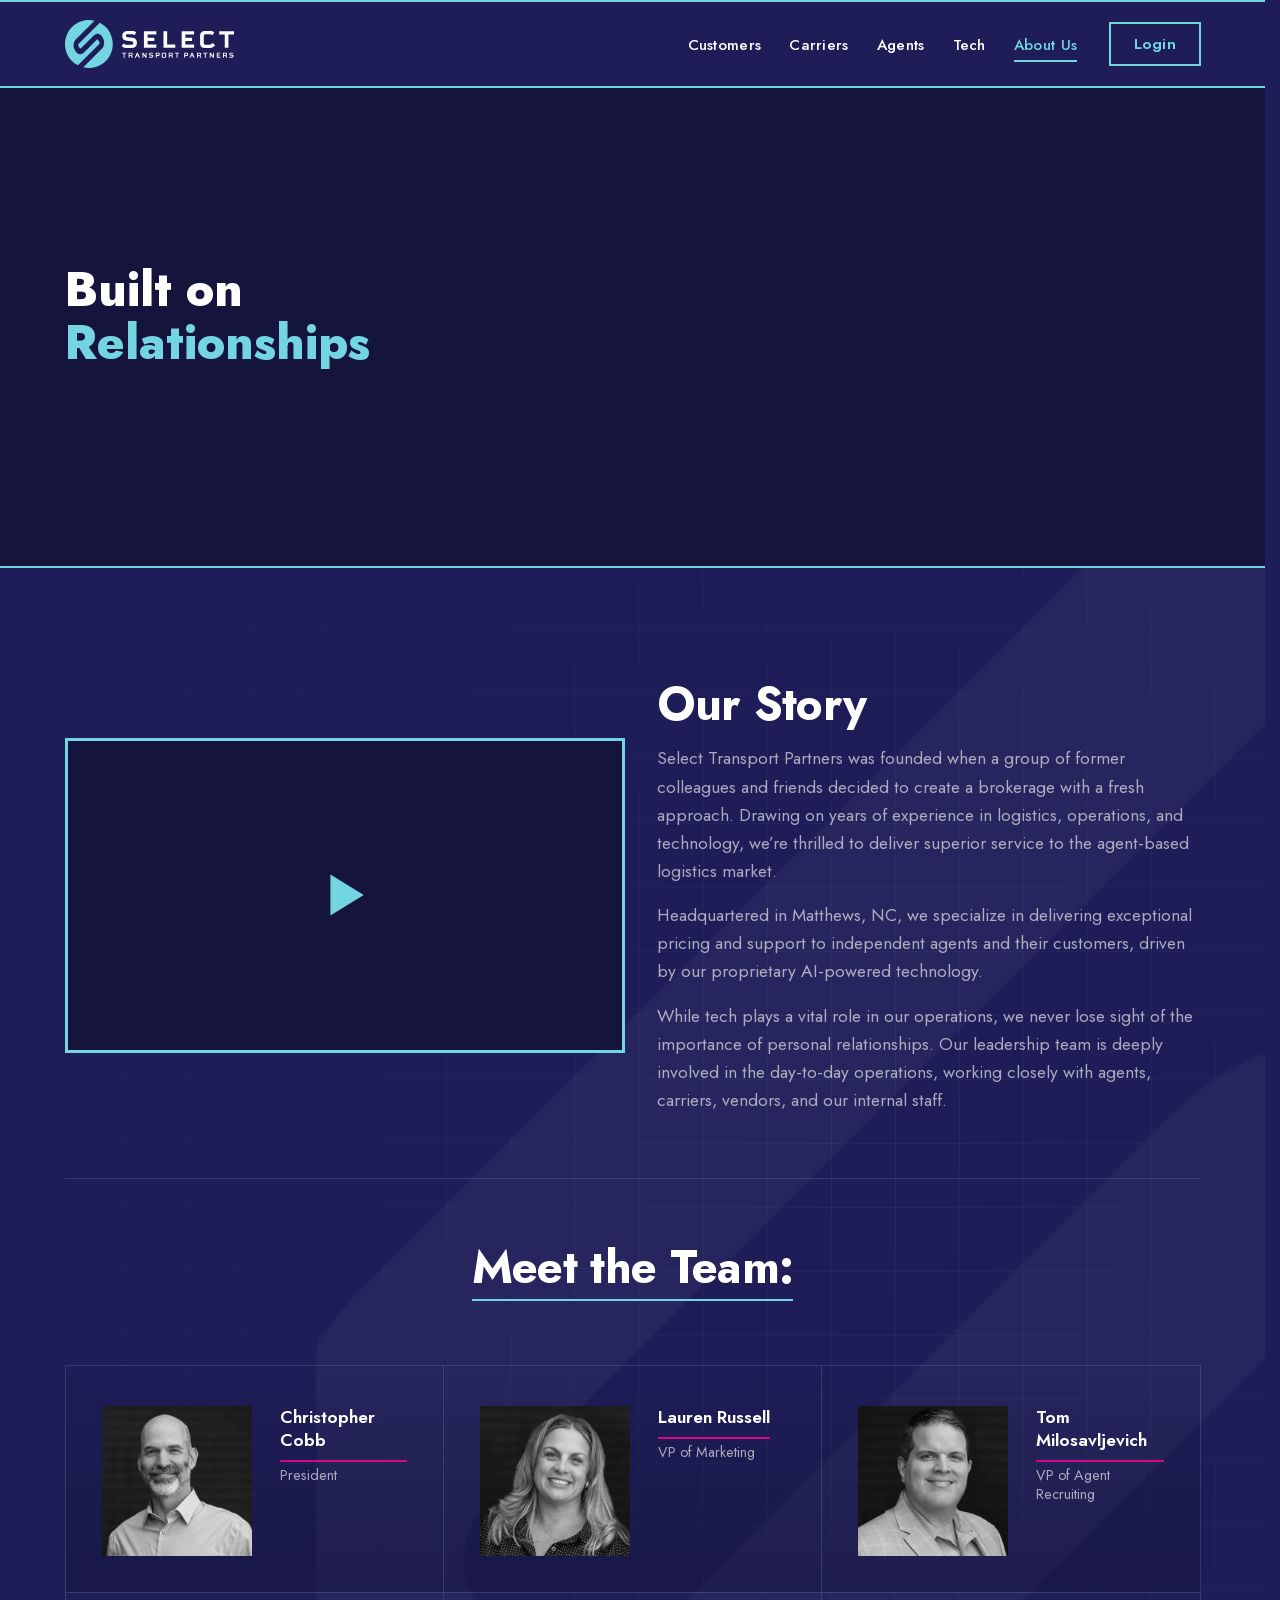
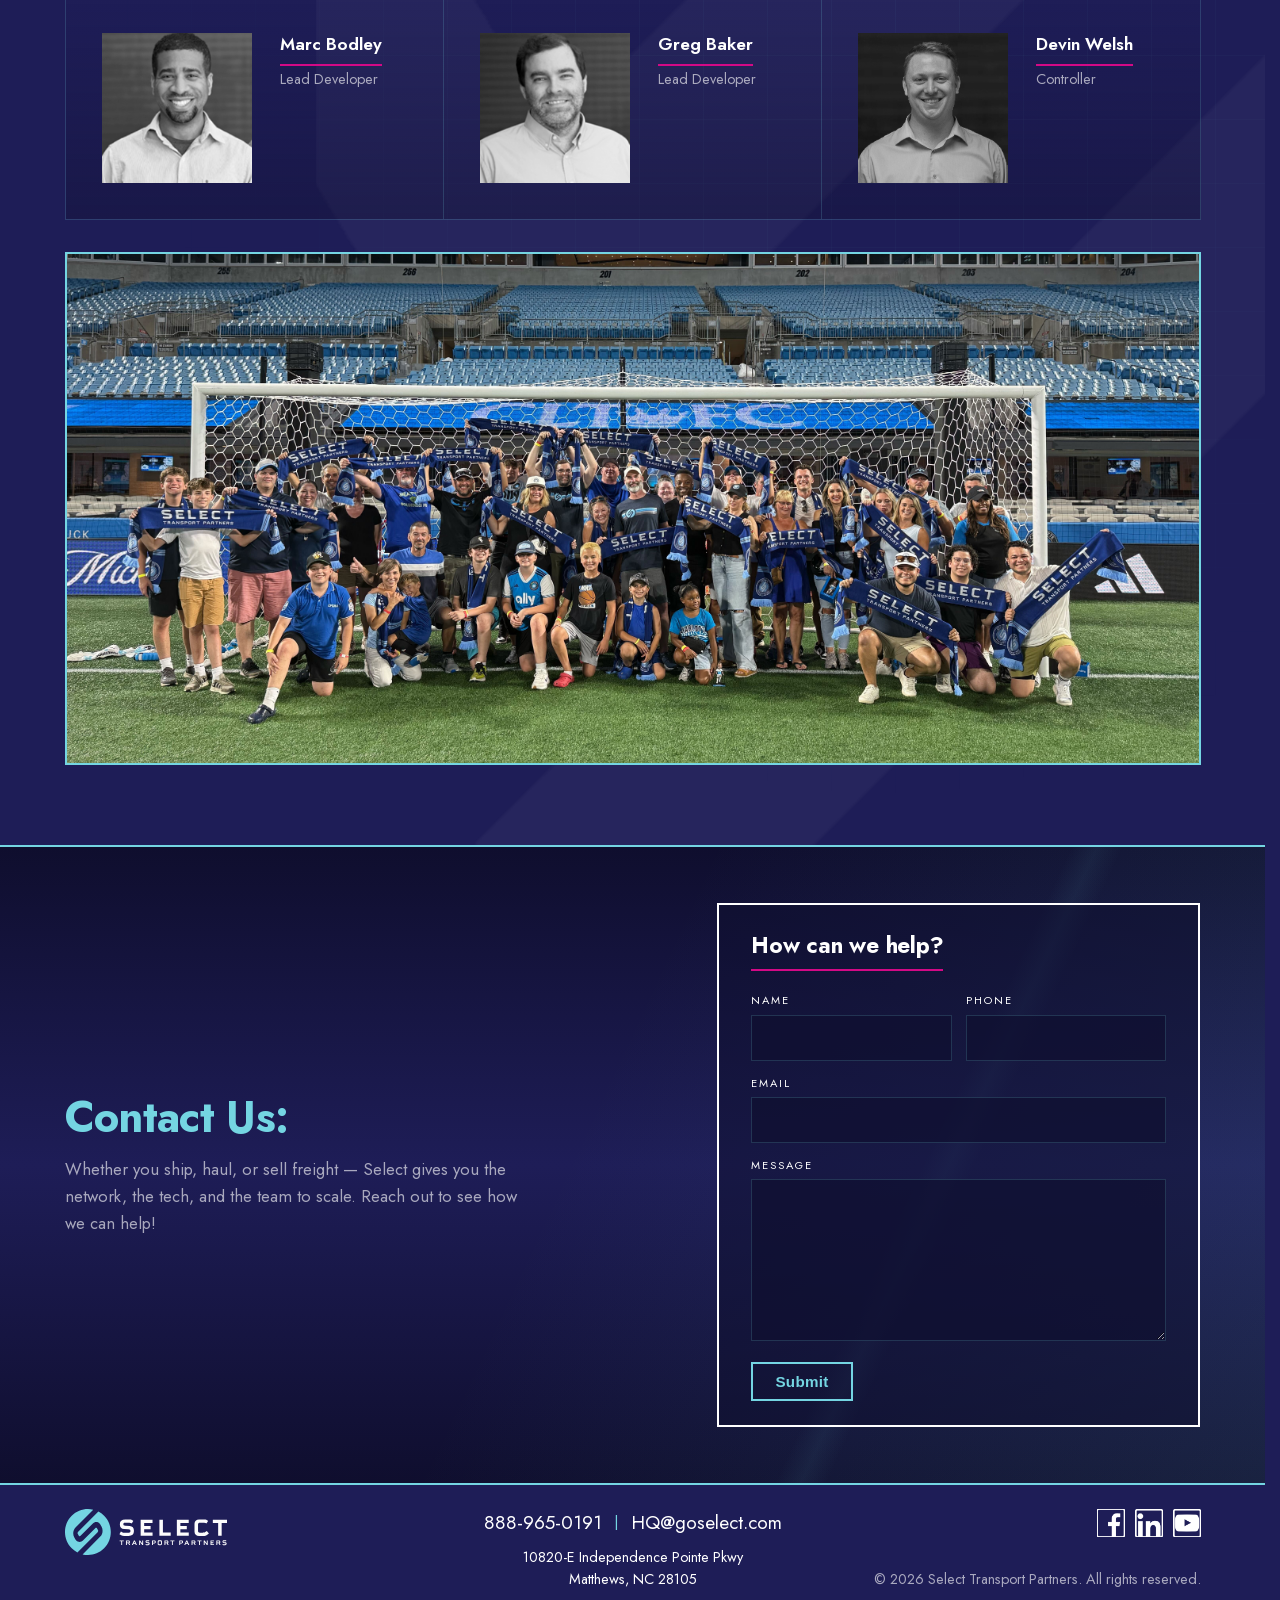
==== commit ccefbcd0: "Add lead-capture modals, nav active state, self-hosted fonts, integrations marquee - Get a Quote mod" ====
--- a/about.html
+++ b/about.html
@@ -5,9 +5,8 @@
   <meta name="viewport" content="width=device-width, initial-scale=1.0">
   <title>Select Transport Partners</title>
   <link rel="icon" type="image/png" href="assets/images/tab_logo.png">
-  <link rel="preconnect" href="https://fonts.googleapis.com">
-  <link rel="preconnect" href="https://fonts.gstatic.com" crossorigin>
-  <link rel="stylesheet" href="https://fonts.googleapis.com/css2?family=Jost:wght@400;500;600;700;800&family=JetBrains+Mono:wght@400;500&display=swap">
+  <link rel="preload" href="assets/fonts/jost-latin.woff2" as="font" type="font/woff2" crossorigin>
+  <link rel="preload" href="assets/fonts/jetbrainsmono-latin.woff2" as="font" type="font/woff2" crossorigin>
   <link rel="stylesheet" href="css/styles.css">
 </head>
 <body>
@@ -22,7 +21,7 @@
           <li><a href="carriers.html">Carriers</a></li>
           <li><a href="agents.html">Agents</a></li>
           <li><a href="tech.html">Tech</a></li>
-          <li><a href="about.html">About Us</a></li>
+          <li><a href="about.html" class="active">About Us</a></li>
         </ul>
       </nav>
       <a class="login-btn" href="login.html">Login</a>
--- a/css/styles.css
+++ b/css/styles.css
@@ -1,4 +1,23 @@
 /* ===== Select Transport Partners — shared styles ===== */
+
+/* Self-hosted fonts (variable, latin subset) — preloaded in each page <head>.
+   Local hosting keeps the font ready before first paint, so text/buttons no
+   longer shift as a webfont loads. */
+@font-face {
+  font-family: 'Jost';
+  font-style: normal;
+  font-weight: 100 900;
+  font-display: swap;
+  src: url('../assets/fonts/jost-latin.woff2') format('woff2');
+}
+
+@font-face {
+  font-family: 'JetBrains Mono';
+  font-style: normal;
+  font-weight: 100 800;
+  font-display: swap;
+  src: url('../assets/fonts/jetbrainsmono-latin.woff2') format('woff2');
+}
 
 :root {
   --navy: #1E1D57;
@@ -19,6 +38,12 @@
   box-sizing: border-box;
 }
 
+/* Always reserve the scrollbar gutter so the centered layout and any vw-based
+   sizes don't shift when the scrollbar appears/disappears between pages. */
+html {
+  scrollbar-gutter: stable;
+}
+
 html, body {
   margin: 0;
   padding: 0;
@@ -121,6 +146,7 @@
   display: inline-block;
   padding: 0.8rem 1.8rem;
   border-radius: 0;
+  font-family: inherit;
   font-size: 1rem;
   font-weight: 600;
   letter-spacing: 0.02em;
@@ -824,6 +850,127 @@
 
 .video-modal-close:hover { background: var(--cyan); color: var(--navy); }
 
+/* ===== Get a Quote modal ===== */
+.quote-modal {
+  position: fixed;
+  inset: 0;
+  z-index: 110;
+  display: flex;
+  align-items: center;
+  justify-content: center;
+  padding: 2rem;
+}
+
+.quote-modal[hidden] { display: none; }
+
+.quote-modal-backdrop {
+  position: absolute;
+  inset: 0;
+  background: rgba(15, 14, 46, 0.78);
+  backdrop-filter: blur(4px);
+  -webkit-backdrop-filter: blur(4px);
+}
+
+.quote-modal-dialog {
+  position: relative;
+  width: min(680px, 100%);
+  max-height: calc(100vh - 4rem);
+  overflow-y: auto;
+  background: var(--navy);
+  border: 3px solid var(--cyan);
+  box-shadow: 0 30px 80px rgba(0, 0, 0, 0.5);
+  padding: 2rem 2.25rem 2.5rem;
+}
+
+.quote-modal-close {
+  position: absolute;
+  top: 14px;
+  right: 14px;
+  width: 40px;
+  height: 40px;
+  display: flex;
+  align-items: center;
+  justify-content: center;
+  background: var(--navy);
+  color: #fff;
+  border: 2px solid var(--cyan);
+  font-family: var(--mono);
+  font-size: 1.5rem;
+  line-height: 1;
+  cursor: pointer;
+  padding: 0;
+  z-index: 2;
+  transition: background 0.2s ease, color 0.2s ease;
+}
+
+.quote-modal-close:hover { background: var(--cyan); color: var(--navy); }
+
+.quote-modal-title {
+  width: fit-content;
+  margin: 0 0 0.5rem;
+  padding-bottom: 0.5rem;
+  padding-right: 2.5rem;
+  border-bottom: 2px solid #D30986;
+  font-size: 1.6rem;
+  font-weight: 700;
+  letter-spacing: -0.01em;
+  color: var(--white);
+}
+
+.quote-modal-lede {
+  margin: 0 0 1.5rem;
+  font-size: 0.95rem;
+  color: var(--text-muted);
+  line-height: 1.5;
+}
+
+.quote-form {
+  display: flex;
+  flex-direction: column;
+  gap: 0.85rem;
+}
+
+.quote-success {
+  display: none;
+  padding: 1.5rem 0 0.5rem;
+  text-align: center;
+  color: var(--text-muted);
+  line-height: 1.6;
+}
+
+.quote-success-title {
+  margin-bottom: 0.5rem;
+  font-size: 1.4rem;
+  font-weight: 700;
+  color: var(--cyan);
+}
+
+/* Timed Learn More modal: gentle fade + rise on open (less jarring than a hard pop) */
+#learnModal:not([hidden]) .quote-modal-backdrop {
+  animation: learn-modal-fade 0.6s ease both;
+}
+
+#learnModal:not([hidden]) .quote-modal-dialog {
+  animation: learn-modal-rise 0.75s cubic-bezier(0.16, 1, 0.3, 1) both;
+}
+
+@keyframes learn-modal-fade {
+  from { opacity: 0; }
+  to { opacity: 1; }
+}
+
+@keyframes learn-modal-rise {
+  from { opacity: 0; transform: translateY(28px); }
+  to { opacity: 1; transform: translateY(0); }
+}
+
+@media (prefers-reduced-motion: reduce) {
+  #learnModal:not([hidden]) .quote-modal-backdrop,
+  #learnModal:not([hidden]) .quote-modal-dialog {
+    animation: none;
+  }
+}
+
 .metrics-title {
   margin: 0 0 1rem;
   font-size: clamp(2rem, 3.6vw, 3rem);
@@ -986,6 +1133,21 @@
 
 @media (prefers-reduced-motion: reduce) {
   .services-track { animation: none; }
+}
+
+/* Integrations logo marquee — reuses .services-marquee / .services-track.
+   Logos sized by height so they line up uniformly regardless of logo width. */
+.int-item {
+  display: flex;
+  align-items: center;
+  margin-right: 4rem;
+  flex-shrink: 0;
+}
+
+.int-logo {
+  display: block;
+  height: 128px;
+  width: auto;
 }
 
 /* ----- (legacy) Platform preview ----- */
@@ -1324,7 +1486,8 @@
 }
 
 .contact-field input,
-.contact-field textarea {
+.contact-field textarea,
+.contact-field select {
   width: 100%;
   padding: 0.7rem 0.85rem;
   background: rgba(15, 14, 46, 0.65);
@@ -1333,6 +1496,7 @@
   color: var(--white);
   font: inherit;
   font-size: 0.95rem;
+  color-scheme: dark;
   transition: border-color 0.15s ease, background 0.15s ease;
 }
 
@@ -1343,7 +1507,8 @@
 }
 
 .contact-field input:focus,
-.contact-field textarea:focus {
+.contact-field textarea:focus,
+.contact-field select:focus {
   outline: none;
   border-color: var(--cyan);
   background: rgba(15, 14, 46, 0.85);
